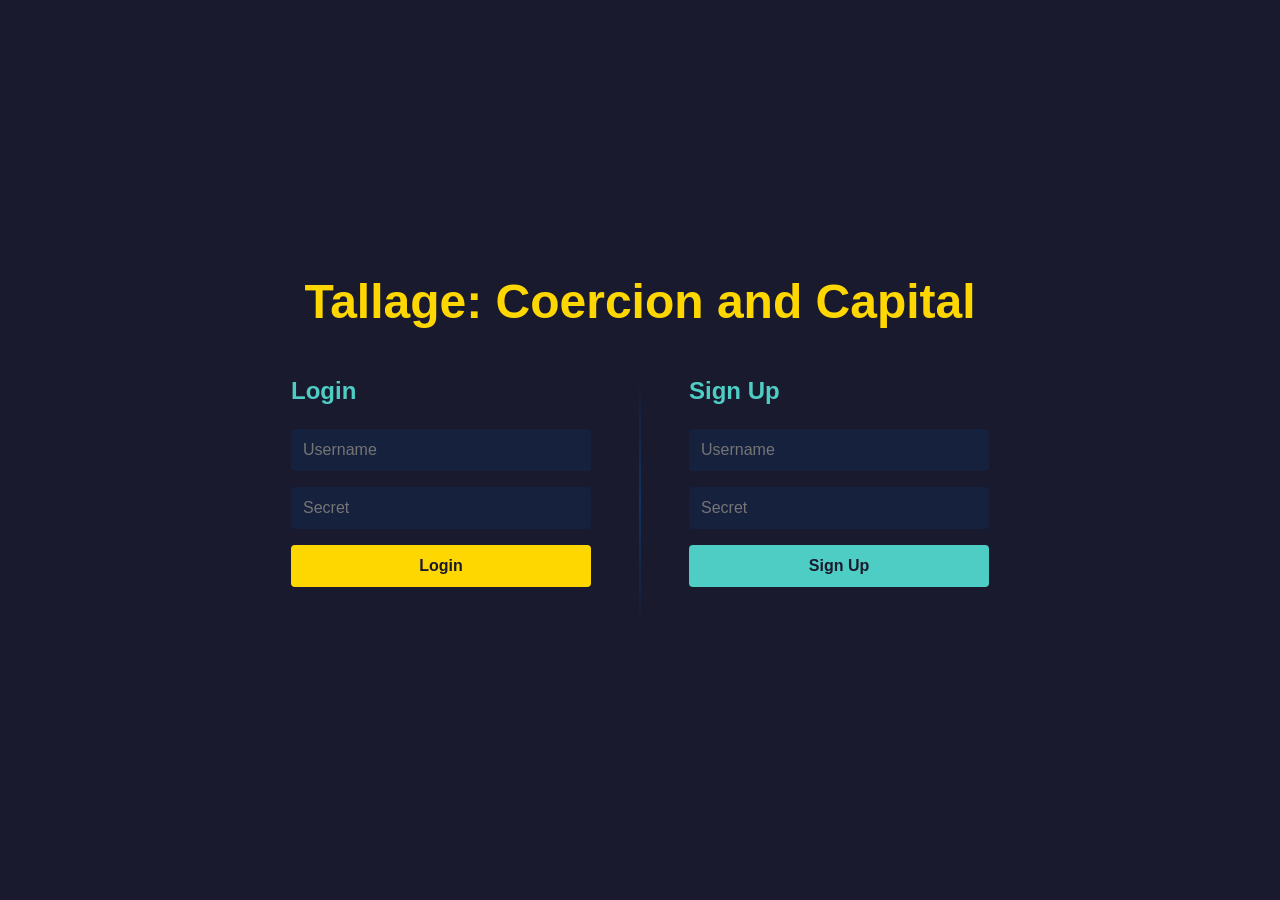
==== static/index.html @ 7641990f "Let players mark themselves done with a phase Players get an "I'm done with this phase" button they " ====
<!DOCTYPE html>
<html lang="en">
<head>
    <meta charset="UTF-8">
    <meta name="viewport" content="width=device-width, initial-scale=1.0">
    <title>Tallage: Coercion and Capital</title>
    <link rel="stylesheet" href="style.css">
</head>
<body>
    <div id="app">
        <div id="login-screen" class="screen">
            <h1>Tallage: Coercion and Capital</h1>

            <div class="auth-container">
                <div class="auth-pane">
                    <h2>Login</h2>
                    <div class="form">
                        <input type="text" id="login-username" placeholder="Username">
                        <input type="password" id="login-secret" placeholder="Secret">
                        <button id="login-btn">Login</button>
                    </div>
                    <p id="login-error" class="error"></p>
                </div>

                <div class="auth-divider"></div>

                <div class="auth-pane">
                    <h2>Sign Up</h2>
                    <div class="form">
                        <input type="text" id="signup-username" placeholder="Username">
                        <input type="password" id="signup-secret" placeholder="Secret">
                        <button id="signup-btn">Sign Up</button>
                    </div>
                    <p id="signup-error" class="error"></p>
                </div>
            </div>
        </div>

        <div id="game-screen" class="screen hidden">
            <header>
                <h1>Tallage: Coercion and Capital</h1>
                <div id="header-info">
                    <span id="user-info"></span>
                    <span id="phase-info"></span>
                    <span id="settings-info"></span>
                    <button id="logout-btn">Logout</button>
                </div>
            </header>

            <div id="game-content">
                <div id="state-panel">
                    <h2>Kingdoms</h2>
                    <div id="countries-display"></div>
                    <h2>Merchants</h2>
                    <div id="merchants-display"></div>
                </div>

                <div id="actions-panel">
                    <h2 id="actions-title">Actions</h2>
                    <div id="actions-list"></div>
                    <h2>Queued Actions</h2>
                    <div id="queued-actions-list"></div>
                    <div id="ready-container" class="hidden">
                        <button id="ready-btn">I'm done with this phase</button>
                        <p id="ready-note">Let the admin know you have finished your moves.</p>
                    </div>
                    <div id="rejected-actions-container" style="display: none;">
                        <h2 style="color: #ff6666;">Rejected Actions</h2>
                        <div id="rejected-actions-list"></div>
                    </div>
                </div>

                <div id="history-panel">
                    <h2>Game History</h2>
                    <div id="game-name-display"></div>
                    <div id="history-display"></div>
                </div>

                <div id="admin-panel" class="hidden">
                    <h2>Admin Controls</h2>

                    <div class="admin-section">
                        <h3>Connected Players</h3>
                        <div id="ready-count" class="admin-note"></div>
                        <div id="connected-players-list"></div>
                    </div>

                    <div class="admin-section">
                        <h3>Phase Control</h3>
                        <button id="advance-btn" class="admin-btn primary">Advance Phase</button>
                    </div>

                    <div class="admin-section">
                        <h3>Game Settings</h3>
                        <label for="investment-return" class="settings-label">Investment return (% of the gold invested)</label>
                        <input type="number" id="investment-return" min="0" max="500" step="10" value="200">
                        <label class="settings-toggle">
                            <input type="checkbox" id="open-game">
                            Open game: every player sees every move
                        </label>
                        <button id="save-settings-btn" class="admin-btn">Save Settings</button>
                        <p id="settings-note" class="admin-note"></p>
                    </div>

                    <div class="admin-section">
                        <h3>Add Country</h3>
                        <input type="text" id="new-country-id" placeholder="Country Name">
                        <select id="new-monarch-id">
                            <option value="">Select Monarch...</option>
                        </select>
                        <button id="add-country-btn" class="admin-btn">Add Country</button>
                    </div>

                    <div class="admin-section">
                        <h3>Add Merchant</h3>
                        <select id="new-merchant-id">
                            <option value="">Select Merchant...</option>
                        </select>
                        <select id="merchant-country-select"></select>
                        <button id="add-merchant-btn" class="admin-btn">Add Merchant</button>
                    </div>

                    <div class="admin-section">
                        <h3>Change Player Role</h3>
                        <select id="assign-player-id">
                            <option value="">Select Player...</option>
                        </select>
                        <select id="assign-role">
                            <option value="merchant">Merchant</option>
                            <option value="monarch">Monarch</option>
                            <option value="none">Remove from game</option>
                        </select>
                        <select id="assign-country-select"></select>
                        <button id="assign-role-btn" class="admin-btn">Change Role</button>
                        <p id="assign-role-note" class="admin-note"></p>
                    </div>

                    <div class="admin-section">
                        <h3>Merchant Votes</h3>
                        <div id="vote-report"><div class="no-players">No votes yet</div></div>
                    </div>

                    <div class="admin-section">
                        <h3>War Report</h3>
                        <div id="war-report"><div class="no-players">No war fought yet</div></div>
                    </div>
                </div>
            </div>
        </div>
    </div>

    <script src="app.js"></script>
</body>
</html>
---- static/style.css ----
* {
    margin: 0;
    padding: 0;
    box-sizing: border-box;
}

body {
    font-family: -apple-system, BlinkMacSystemFont, 'Segoe UI', Roboto, sans-serif;
    background: #1a1a2e;
    color: #eee;
    min-height: 100vh;
}

#app {
    min-height: 100vh;
}

.screen {
    min-height: 100vh;
}

.hidden {
    display: none !important;
}

#login-screen {
    display: flex;
    flex-direction: column;
    align-items: center;
    justify-content: center;
    gap: 2rem;
}

#login-screen h1 {
    font-size: 3rem;
    color: #ffd700;
    margin-bottom: 1rem;
}

.auth-container {
    display: flex;
    gap: 3rem;
    align-items: flex-start;
}

.auth-pane {
    display: flex;
    flex-direction: column;
    gap: 1rem;
}

.auth-pane h2 {
    color: #4ecdc4;
    font-size: 1.5rem;
    margin-bottom: 0.5rem;
}

.auth-divider {
    width: 2px;
    min-height: 250px;
    background: linear-gradient(to bottom, transparent, #0f3460, transparent);
}

.form {
    display: flex;
    flex-direction: column;
    gap: 1rem;
    width: 300px;
}

.form input {
    padding: 0.75rem;
    font-size: 1rem;
    border: none;
    border-radius: 4px;
    background: #16213e;
    color: #eee;
}

.form button {
    padding: 0.75rem;
    font-size: 1rem;
    border: none;
    border-radius: 4px;
    cursor: pointer;
    transition: background 0.2s;
}

#login-btn {
    background: #ffd700;
    color: #1a1a2e;
    font-weight: bold;
}

#login-btn:hover {
    background: #ffed4a;
}

#signup-btn {
    background: #4ecdc4;
    color: #1a1a2e;
    font-weight: bold;
}

#signup-btn:hover {
    background: #6ee7d7;
}

.error {
    color: #ff6b6b;
}

#game-screen {
    display: flex;
    flex-direction: column;
    height: 100vh;
}

header {
    display: flex;
    justify-content: space-between;
    align-items: center;
    padding: 1rem 2rem;
    background: #16213e;
    border-bottom: 2px solid #ffd700;
}

header h1 {
    color: #ffd700;
}

#header-info {
    display: flex;
    gap: 2rem;
    align-items: center;
}

#user-info {
    color: #aaa;
}

#phase-info {
    color: #4ecdc4;
    font-weight: bold;
    font-size: 1.1rem;
}

#game-content {
    display: grid;
    grid-template-columns: 1fr 1fr 1fr 1fr;
    gap: 1rem;
    padding: 1rem;
    flex: 1;
    overflow: hidden;
}

#state-panel,
#actions-panel,
#admin-panel,
#console-panel,
#history-panel {
    background: #16213e;
    border-radius: 8px;
    padding: 1rem;
    display: flex;
    flex-direction: column;
    overflow: hidden;
}

#state-panel h2,
#actions-panel h2,
#admin-panel h2,
#console-panel h2,
#history-panel h2 {
    color: #ffd700;
    margin-bottom: 1rem;
    font-size: 1.2rem;
}

#state-panel h2 {
    margin-top: 1rem;
}

#state-panel h2:first-child {
    margin-top: 0;
}

#countries-display,
#merchants-display {
    display: flex;
    flex-direction: column;
    gap: 0.75rem;
    overflow-y: auto;
    margin-bottom: 1rem;
}

.country-card,
.merchant-card {
    background: #0f3460;
    border-radius: 6px;
    padding: 0.75rem;
}

.country-card.defeated {
    opacity: 0.5;
    border: 1px solid #ff6b6b;
}

.life-badge {
    display: inline-block;
    font-size: 0.7rem;
    padding: 0.1rem 0.5rem;
    margin-bottom: 0.4rem;
    border-radius: 10px;
    background: #1f4d3a;
    color: #7ee2b8;
    cursor: help;
}

.life-badge.used {
    background: #4d1f1f;
    color: #ff9b9b;
}

.stat-footnote {
    font-size: 0.7rem;
    color: #888;
    margin-top: 0.4rem;
}

.admin-note {
    font-size: 0.8rem;
    color: #7ee2b8;
    margin-top: 0.5rem;
}

.admin-note.error {
    color: #ff6b6b;
}

.war-report-title {
    font-weight: bold;
    color: #ffd700;
    margin-bottom: 0.5rem;
}

.war-battle {
    background: #0f3460;
    border-radius: 4px;
    padding: 0.5rem;
    margin-bottom: 0.4rem;
    font-size: 0.85rem;
}

.war-outcome {
    color: #4ecdc4;
    margin-top: 0.2rem;
}

.war-events {
    font-size: 0.8rem;
    color: #aaa;
    padding-left: 1.2rem;
    margin-top: 0.5rem;
}

.country-header,
.merchant-header {
    display: flex;
    justify-content: space-between;
    align-items: center;
    margin-bottom: 0.5rem;
}

.country-name,
.merchant-name {
    font-weight: bold;
    color: #ffd700;
}

.country-status {
    font-size: 0.85rem;
    color: #aaa;
}

.merchant-location {
    font-size: 0.85rem;
    color: #4ecdc4;
}

.health-bar {
    position: relative;
    height: 20px;
    background: #1a1a2e;
    border-radius: 4px;
    overflow: hidden;
    margin-bottom: 0.5rem;
}

.health-fill {
    height: 100%;
    background: linear-gradient(90deg, #ff6b6b, #4ecdc4);
    transition: width 0.3s;
}

.health-text {
    position: absolute;
    top: 50%;
    left: 50%;
    transform: translate(-50%, -50%);
    font-size: 0.75rem;
    font-weight: bold;
    text-shadow: 1px 1px 2px rgba(0,0,0,0.8);
}

.country-stats,
.merchant-stats {
    display: flex;
    gap: 1rem;
}

.stat {
    display: flex;
    flex-direction: column;
    align-items: center;
}

.stat-label {
    font-size: 0.7rem;
    color: #888;
    text-transform: uppercase;
}

.stat-value {
    font-size: 1.1rem;
    font-weight: bold;
    color: #ffd700;
}

#actions-list {
    flex: 1;
    overflow: auto;
    display: flex;
    flex-direction: column;
    gap: 0.5rem;
}

#actions-list button {
    padding: 0.5rem 1rem;
    background: #0f3460;
    color: #eee;
    border: none;
    border-radius: 4px;
    cursor: pointer;
    text-align: left;
}

#actions-list button:hover {
    background: #1a4a7a;
}

#admin-panel {
    overflow-y: auto;
}

.admin-section {
    margin-bottom: 1.5rem;
    padding-bottom: 1rem;
    border-bottom: 1px solid #0f3460;
}

.admin-section:last-child {
    border-bottom: none;
}

.admin-section h3 {
    color: #4ecdc4;
    font-size: 0.9rem;
    margin-bottom: 0.75rem;
}

.admin-section input,
.admin-section select {
    width: 100%;
    padding: 0.5rem;
    margin-bottom: 0.5rem;
    font-size: 0.9rem;
    border: none;
    border-radius: 4px;
    background: #0f0f1a;
    color: #eee;
}

.admin-section select {
    cursor: pointer;
}

.admin-btn {
    width: 100%;
    padding: 0.5rem 1rem;
    font-size: 0.9rem;
    border: none;
    border-radius: 4px;
    cursor: pointer;
    transition: background 0.2s;
    background: #0f3460;
    color: #eee;
}

.admin-btn:hover {
    background: #1a4a7a;
}

.admin-btn.primary {
    background: #ffd700;
    color: #1a1a2e;
    font-weight: bold;
}

.admin-btn.primary:hover:not(:disabled) {
    background: #ffed4a;
}

.admin-btn.primary:disabled {
    background: #666;
    color: #999;
    cursor: not-allowed;
}

.admin-btn.danger {
    background: #cc3333;
}

.admin-btn.danger:hover {
    background: #ff4444;
}

#console-output {
    flex: 1;
    overflow: auto;
    background: #0f0f1a;
    padding: 1rem;
    border-radius: 4px;
    font-family: monospace;
    font-size: 0.75rem;
    margin-bottom: 1rem;
}

.console-input {
    display: flex;
    gap: 0.5rem;
}

.console-input input {
    flex: 1;
    padding: 0.5rem;
    font-size: 0.9rem;
    border: none;
    border-radius: 4px;
    background: #0f0f1a;
    color: #eee;
    font-family: monospace;
}

.console-input button {
    padding: 0.5rem 1rem;
    background: #ffd700;
    color: #1a1a2e;
    border: none;
    border-radius: 4px;
    cursor: pointer;
}

.console-input button:hover {
    background: #ffed4a;
}

.log-entry {
    margin-bottom: 0.5rem;
    padding-bottom: 0.5rem;
    border-bottom: 1px solid #333;
    white-space: pre-wrap;
    word-break: break-all;
}

.log-entry.sent {
    color: #4ecdc4;
}

.log-entry.received {
    color: #95e1d3;
}

.log-entry.error {
    color: #ff6b6b;
}

#logout-btn {
    padding: 0.4rem 1rem;
    background: #cc3333;
    color: #eee;
    border: none;
    border-radius: 4px;
    cursor: pointer;
    font-size: 0.85rem;
    transition: background 0.2s;
}

#logout-btn:hover {
    background: #ff4444;
}

#connected-players-list {
    display: flex;
    flex-wrap: wrap;
    gap: 0.4rem;
}

.player-tag {
    display: inline-block;
    padding: 0.25rem 0.6rem;
    background: #0f3460;
    color: #4ecdc4;
    border-radius: 12px;
    font-size: 0.8rem;
    font-weight: bold;
}

.no-players {
    color: #666;
    font-size: 0.85rem;
}

.action-with-amount {
    display: flex;
    align-items: center;
    gap: 0.4rem;
    background: #0f3460;
    border-radius: 4px;
    padding: 0.4rem 0.6rem;
}

.action-label {
    flex: 1;
    font-size: 0.9rem;
    color: #eee;
}

.amount-input {
    width: 60px;
    padding: 0.3rem 0.4rem;
    background: #0f0f1a;
    color: #ffd700;
    border: 1px solid #333;
    border-radius: 4px;
    font-size: 0.85rem;
    text-align: center;
}

.amount-input::-webkit-inner-spin-button {
    opacity: 1;
}

.action-with-amount button {
    padding: 0.3rem 0.6rem;
    background: #ffd700;
    color: #1a1a2e;
    border: none;
    border-radius: 4px;
    cursor: pointer;
    font-size: 0.8rem;
    font-weight: bold;
}

.action-with-amount button:hover {
    background: #ffed4a;
}

#game-name-display {
    font-size: 0.85rem;
    color: #888;
    margin-bottom: 1rem;
    padding: 0.5rem;
    background: #0f3460;
    border-radius: 4px;
    text-align: center;
}

#history-display {
    flex: 1;
    overflow-y: auto;
}

.history-phase-group {
    margin-bottom: 1.5rem;
}

.history-phase-header {
    font-weight: bold;
    color: #4ecdc4;
    font-size: 1rem;
    margin-bottom: 0.5rem;
    padding: 0.5rem;
    background: #0f3460;
    border-radius: 4px;
    border-left: 4px solid #4ecdc4;
}

.history-action-entry {
    padding: 0.5rem;
    margin-bottom: 0.3rem;
    background: #0f0f1a;
    border-radius: 4px;
    font-size: 0.85rem;
}

.history-player {
    color: #ffd700;
    font-weight: bold;
}

.history-action {
    color: #eee;
}

.history-time {
    color: #666;
    font-size: 0.75rem;
    margin-left: 0.5rem;
}

.history-results-label {
    color: #aaa;
    font-size: 0.75rem;
    text-transform: uppercase;
    letter-spacing: 0.05em;
    margin: 0.6rem 0 0.3rem;
}

.history-result {
    padding: 0.4rem 0.5rem;
    margin-bottom: 0.3rem;
    background: #0f0f1a;
    border-radius: 4px;
    border-left: 3px solid #666;
    font-size: 0.85rem;
    color: #eee;
}

.history-result.result-success {
    border-left-color: #4ecdc4;
}

.history-result.result-fail {
    border-left-color: #ff6b6b;
}

.history-result.result-vote {
    border-left-color: #ffd700;
}

.history-result.result-exile {
    border-left-color: #c77dff;
}

.history-snapshot {
    margin-top: 1rem;
    padding: 0.75rem;
    background: #0f3460;
    border-radius: 4px;
    border-left: 4px solid #ffd700;
}

.history-snapshot-title {
    font-weight: bold;
    color: #ffd700;
    margin-bottom: 0.5rem;
}

.history-snapshot-data {
    font-size: 0.75rem;
    color: #aaa;
    line-height: 1.4;
}

#settings-info {
    color: #aaa;
    font-size: 0.85rem;
}

.settings-label {
    display: block;
    font-size: 0.8rem;
    color: #aaa;
    margin-bottom: 0.25rem;
}

.settings-toggle {
    display: flex;
    align-items: center;
    gap: 0.5rem;
    font-size: 0.85rem;
    margin-bottom: 0.5rem;
    cursor: pointer;
}

.admin-section .settings-toggle input {
    width: auto;
    margin: 0;
}

.player-tag.ready {
    background: #1e5631;
    color: #7dff9b;
}

#ready-count.all-ready {
    color: #7dff9b;
    font-weight: bold;
}

#ready-container {
    margin-top: 1rem;
}

#ready-btn {
    width: 100%;
    padding: 0.6rem 1rem;
    background: #0f3460;
    color: #eee;
    border: 1px solid #4ecdc4;
    border-radius: 4px;
    cursor: pointer;
    font-weight: bold;
}

#ready-btn:hover {
    background: #1a4a7a;
}

#ready-btn.ready {
    background: #1e5631;
    border-color: #7dff9b;
    color: #7dff9b;
}

#ready-note {
    margin-top: 0.4rem;
    color: #888;
    font-size: 0.8rem;
}

#ready-count {
    margin: 0 0 0.4rem;
    color: #ccc;
}
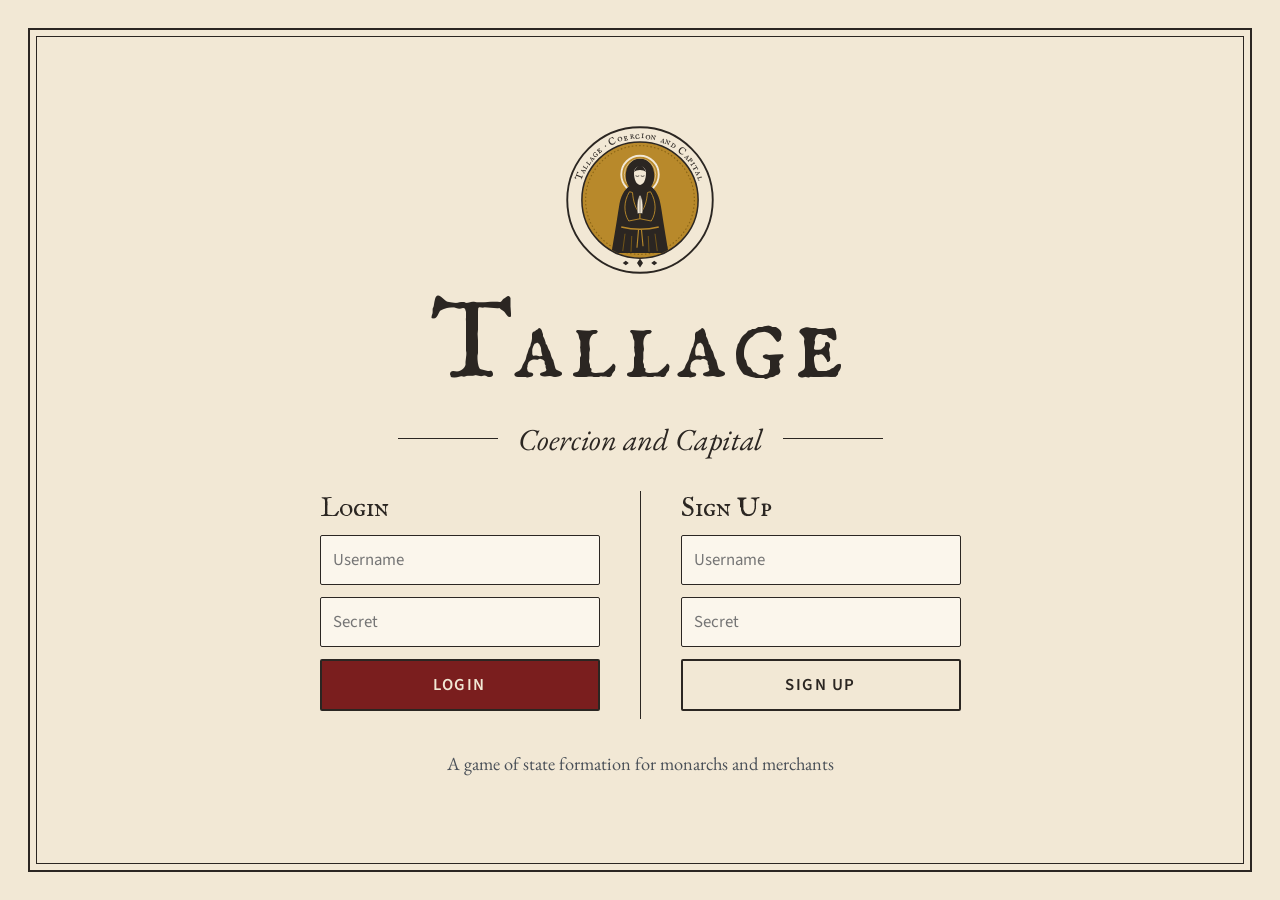
==== commit 84d7bf76: "Restyle the game with the Tallage style kit Switch the whole interface to the kit's parchment-and-in" ====
--- a/static/index.html
+++ b/static/index.html
@@ -9,141 +9,195 @@
 <body>
     <div id="app">
         <div id="login-screen" class="screen">
-            <h1>Tallage: Coercion and Capital</h1>
-
-            <div class="auth-container">
-                <div class="auth-pane">
-                    <h2>Login</h2>
-                    <div class="form">
-                        <input type="text" id="login-username" placeholder="Username">
-                        <input type="password" id="login-secret" placeholder="Secret">
-                        <button id="login-btn">Login</button>
-                    </div>
-                    <p id="login-error" class="error"></p>
-                </div>
-
-                <div class="auth-divider"></div>
-
-                <div class="auth-pane">
-                    <h2>Sign Up</h2>
-                    <div class="form">
-                        <input type="text" id="signup-username" placeholder="Username">
-                        <input type="password" id="signup-secret" placeholder="Secret">
-                        <button id="signup-btn">Sign Up</button>
-                    </div>
-                    <p id="signup-error" class="error"></p>
+            <div class="title-frame">
+                <div class="title-frame-inner">
+                    <svg class="seal" width="150" height="150" viewBox="0 0 400 400" role="img" aria-label="Seal: a hooded monk in prayer">
+                        <defs><clipPath id="cm"><circle cx="200" cy="200" r="153"></circle></clipPath>
+                        <path id="rm" d="M36 200 a164 164 0 0 1 328 0"></path></defs>
+                        <circle cx="200" cy="200" r="194" fill="#F2E8D5" stroke="#2B2622" stroke-width="5"></circle>
+                        <circle cx="200" cy="200" r="155" fill="#B8892B" stroke="#2B2622" stroke-width="4"></circle>
+                        <circle cx="200" cy="200" r="145" fill="none" stroke="#8A6414" stroke-width="3" stroke-dasharray="4 6"></circle>
+                        <text font-family="'IM Fell English SC', Georgia, serif" font-size="27" fill="#2B2622" letter-spacing="2" text-anchor="middle"><textPath href="#rm" startOffset="50%">Tallage · Coercion and Capital</textPath></text>
+                        <path d="M200 356 L208 368 L200 380 L192 368 Z M162 362 L170 368 L162 374 L154 368 Z M238 362 L246 368 L238 374 L230 368 Z" fill="#2B2622"></path>
+                        <g clip-path="url(#cm)"><g>
+                        <circle cx="200" cy="132" r="50" fill="none" stroke="#F2E8D5" stroke-width="5"></circle>
+                        <circle cx="200" cy="132" r="42" fill="none" stroke="#F2E8D5" stroke-width="1.5"></circle>
+                        <path d="M176 160 C156 172 148 192 144 218 C138 256 132 294 124 340 L276 340 C268 294 262 256 256 218 C252 192 244 172 224 160 Z" fill="#2B2622"></path>
+                        <path d="M200 90 C176 90 162 110 162 136 C162 152 168 164 178 172 L222 172 C232 164 238 152 238 136 C238 110 224 90 200 90 Z" fill="#2B2622"></path>
+                        <path d="M184 128 C184 116 192 110 200 110 C208 110 216 116 216 128 C216 146 210 158 200 160 C190 158 184 146 184 128 Z" fill="#F2E8D5"></path>
+                        <path d="M184 126 C190 118 210 118 216 126 C212 114 206 108 200 108 C194 108 188 114 184 126 Z" fill="#2B2622"></path>
+                        <path d="M189 136 q4 3 8 0 M203 136 q4 3 8 0" fill="none" stroke="#2B2622" stroke-width="2" stroke-linecap="round"></path>
+                        <path d="M150 272 Q200 284 250 272" fill="none" stroke="#B8892B" stroke-width="4"></path>
+                        <path d="M196 280 L192 326 M204 280 L208 322" fill="none" stroke="#B8892B" stroke-width="3" stroke-linecap="round"></path>
+                        <path d="M160 290 L154 336 M240 290 L246 336 M178 296 L176 338 M222 296 L224 338" fill="none" stroke="#8A6414" stroke-width="2"></path>
+                        <path d="M172 178 C156 204 156 234 170 256 L200 250 L200 236 C188 224 182 204 180 180 Z" fill="#2B2622" stroke="#B8892B" stroke-width="2.5" stroke-linejoin="round"></path>
+                        <path d="M228 178 C244 204 244 234 230 256 L200 250 L200 236 C212 224 218 204 220 180 Z" fill="#2B2622" stroke="#B8892B" stroke-width="2.5" stroke-linejoin="round"></path>
+                        <path d="M200 186 C207 196 209 212 207 236 L193 236 C191 212 193 196 200 186 Z" fill="#F2E8D5" stroke="#2B2622" stroke-width="1.5"></path>
+                        <path d="M200 192 L200 234" stroke="#2B2622" stroke-width="1.2"></path>
+                        <path d="M110 340 L290 340" stroke="#2B2622" stroke-width="3"></path>
+                        </g></g>
+                    </svg>
+                    <h1>Tallage</h1>
+                    <div class="subtitle">
+                        <span class="rule"></span>
+                        <p>Coercion and Capital</p>
+                        <span class="rule"></span>
+                    </div>
+
+                    <div class="auth-container">
+                        <div class="auth-pane">
+                            <h2>Login</h2>
+                            <div class="form">
+                                <input type="text" id="login-username" placeholder="Username">
+                                <input type="password" id="login-secret" placeholder="Secret">
+                                <button id="login-btn" class="btn btn-primary">Login</button>
+                            </div>
+                            <p id="login-error" class="error"></p>
+                        </div>
+
+                        <div class="auth-divider"></div>
+
+                        <div class="auth-pane">
+                            <h2>Sign Up</h2>
+                            <div class="form">
+                                <input type="text" id="signup-username" placeholder="Username">
+                                <input type="password" id="signup-secret" placeholder="Secret">
+                                <button id="signup-btn" class="btn">Sign Up</button>
+                            </div>
+                            <p id="signup-error" class="error"></p>
+                        </div>
+                    </div>
+
+                    <p class="tagline">A game of state formation for monarchs and merchants</p>
                 </div>
             </div>
         </div>
 
         <div id="game-screen" class="screen hidden">
             <header>
-                <h1>Tallage: Coercion and Capital</h1>
+                <div class="header-title">Tallage</div>
+                <div id="phase-display">
+                    <span id="phase-info"></span>
+                    <ol id="phase-track">
+                        <li data-phase="taxation">Taxation</li>
+                        <li data-phase="spending">Spending</li>
+                        <li data-phase="war">War</li>
+                        <li data-phase="assessment">Assessment</li>
+                    </ol>
+                </div>
                 <div id="header-info">
+                    <span id="settings-info"></span>
                     <span id="user-info"></span>
-                    <span id="phase-info"></span>
-                    <span id="settings-info"></span>
                     <button id="logout-btn">Logout</button>
                 </div>
             </header>
 
+            <div id="admin-bar" class="hidden">
+                <div class="admin-bar-players">
+                    <div class="admin-bar-label">
+                        Players
+                        <span id="ready-count"></span>
+                    </div>
+                    <div id="connected-players-list"></div>
+                </div>
+                <button id="advance-btn" class="btn btn-primary">Advance Phase</button>
+            </div>
+
             <div id="game-content">
-                <div id="state-panel">
-                    <h2>Kingdoms</h2>
+                <div id="state-panel" class="panel">
+                    <h2>The Realms</h2>
                     <div id="countries-display"></div>
                     <h2>Merchants</h2>
                     <div id="merchants-display"></div>
                 </div>
 
-                <div id="actions-panel">
-                    <h2 id="actions-title">Actions</h2>
+                <div id="actions-panel" class="panel">
+                    <div id="my-panel" class="hidden"></div>
+                    <h2 id="actions-title">Your Moves</h2>
                     <div id="actions-list"></div>
-                    <h2>Queued Actions</h2>
+                    <div id="rejected-actions-container" style="display: none;">
+                        <h3>Rejected</h3>
+                        <div id="rejected-actions-list"></div>
+                    </div>
+                    <h3 id="queued-title">Queued Moves</h3>
                     <div id="queued-actions-list"></div>
                     <div id="ready-container" class="hidden">
-                        <button id="ready-btn">I'm done with this phase</button>
+                        <button id="ready-btn" class="btn">I'm done with this phase</button>
                         <p id="ready-note">Let the admin know you have finished your moves.</p>
                     </div>
-                    <div id="rejected-actions-container" style="display: none;">
-                        <h2 style="color: #ff6666;">Rejected Actions</h2>
-                        <div id="rejected-actions-list"></div>
-                    </div>
-                </div>
-
-                <div id="history-panel">
-                    <h2>Game History</h2>
+                </div>
+
+                <div id="history-panel" class="panel">
+                    <h2>Chronicle</h2>
                     <div id="game-name-display"></div>
                     <div id="history-display"></div>
                 </div>
 
-                <div id="admin-panel" class="hidden">
-                    <h2>Admin Controls</h2>
-
-                    <div class="admin-section">
-                        <h3>Connected Players</h3>
-                        <div id="ready-count" class="admin-note"></div>
-                        <div id="connected-players-list"></div>
-                    </div>
-
-                    <div class="admin-section">
-                        <h3>Phase Control</h3>
-                        <button id="advance-btn" class="admin-btn primary">Advance Phase</button>
-                    </div>
-
-                    <div class="admin-section">
-                        <h3>Game Settings</h3>
-                        <label for="investment-return" class="settings-label">Investment return (% of the gold invested)</label>
-                        <input type="number" id="investment-return" min="0" max="500" step="10" value="200">
-                        <label class="settings-toggle">
-                            <input type="checkbox" id="open-game">
-                            Open game: every player sees every move
-                        </label>
-                        <button id="save-settings-btn" class="admin-btn">Save Settings</button>
-                        <p id="settings-note" class="admin-note"></p>
-                    </div>
-
-                    <div class="admin-section">
-                        <h3>Add Country</h3>
-                        <input type="text" id="new-country-id" placeholder="Country Name">
-                        <select id="new-monarch-id">
-                            <option value="">Select Monarch...</option>
-                        </select>
-                        <button id="add-country-btn" class="admin-btn">Add Country</button>
-                    </div>
-
-                    <div class="admin-section">
-                        <h3>Add Merchant</h3>
-                        <select id="new-merchant-id">
-                            <option value="">Select Merchant...</option>
-                        </select>
-                        <select id="merchant-country-select"></select>
-                        <button id="add-merchant-btn" class="admin-btn">Add Merchant</button>
-                    </div>
-
-                    <div class="admin-section">
-                        <h3>Change Player Role</h3>
-                        <select id="assign-player-id">
-                            <option value="">Select Player...</option>
-                        </select>
-                        <select id="assign-role">
-                            <option value="merchant">Merchant</option>
-                            <option value="monarch">Monarch</option>
-                            <option value="none">Remove from game</option>
-                        </select>
-                        <select id="assign-country-select"></select>
-                        <button id="assign-role-btn" class="admin-btn">Change Role</button>
-                        <p id="assign-role-note" class="admin-note"></p>
-                    </div>
-
-                    <div class="admin-section">
-                        <h3>Merchant Votes</h3>
-                        <div id="vote-report"><div class="no-players">No votes yet</div></div>
-                    </div>
-
-                    <div class="admin-section">
-                        <h3>War Report</h3>
-                        <div id="war-report"><div class="no-players">No war fought yet</div></div>
-                    </div>
+                <div id="admin-panel" class="panel hidden">
+                    <h2>Admin</h2>
+
+                    <details class="admin-group" open>
+                        <summary>Reports</summary>
+
+                        <div class="admin-section">
+                            <h3>Merchant Votes</h3>
+                            <div id="vote-report"><div class="no-players">No votes yet</div></div>
+                        </div>
+
+                        <div class="admin-section">
+                            <h3>War Report</h3>
+                            <div id="war-report"><div class="no-players">No war fought yet</div></div>
+                        </div>
+                    </details>
+
+                    <details class="admin-group">
+                        <summary>Game Setup</summary>
+
+                        <div class="admin-section">
+                            <h3>Game Settings</h3>
+                            <label for="investment-return" class="settings-label">Investment return (% of the gold invested)</label>
+                            <input type="number" id="investment-return" min="0" max="500" step="10" value="200">
+                            <label class="settings-toggle">
+                                <input type="checkbox" id="open-game">
+                                Open game: every player sees every move
+                            </label>
+                            <button id="save-settings-btn" class="admin-btn">Save Settings</button>
+                            <p id="settings-note" class="admin-note"></p>
+                        </div>
+
+                        <div class="admin-section">
+                            <h3>Add Country</h3>
+                            <input type="text" id="new-country-id" placeholder="Country Name">
+                            <select id="new-monarch-id">
+                                <option value="">Select Monarch...</option>
+                            </select>
+                            <button id="add-country-btn" class="admin-btn">Add Country</button>
+                        </div>
+
+                        <div class="admin-section">
+                            <h3>Add Merchant</h3>
+                            <select id="new-merchant-id">
+                                <option value="">Select Merchant...</option>
+                            </select>
+                            <select id="merchant-country-select"></select>
+                            <button id="add-merchant-btn" class="admin-btn">Add Merchant</button>
+                        </div>
+
+                        <div class="admin-section">
+                            <h3>Change Player Role</h3>
+                            <select id="assign-player-id">
+                                <option value="">Select Player...</option>
+                            </select>
+                            <select id="assign-role">
+                                <option value="merchant">Merchant</option>
+                                <option value="monarch">Monarch</option>
+                                <option value="none">Remove from game</option>
+                            </select>
+                            <select id="assign-country-select"></select>
+                            <button id="assign-role-btn" class="admin-btn">Change Role</button>
+                            <p id="assign-role-note" class="admin-note"></p>
+                        </div>
+                    </details>
                 </div>
             </div>
         </div>
--- a/static/style.css
+++ b/static/style.css
@@ -1,3 +1,59 @@
+/* Tallage visual style: parchment, ink and three faction colours.
+   Fonts are stored in static/fonts so the game works without internet. */
+
+@font-face {
+    font-family: 'IM Fell English SC';
+    font-style: normal;
+    font-weight: 400;
+    font-display: swap;
+    src: url(fonts/im-fell-english-sc.woff2) format('woff2');
+}
+
+@font-face {
+    font-family: 'EB Garamond';
+    font-style: normal;
+    font-weight: 400 600;
+    font-display: swap;
+    src: url(fonts/eb-garamond.woff2) format('woff2');
+}
+
+@font-face {
+    font-family: 'EB Garamond';
+    font-style: italic;
+    font-weight: 400;
+    font-display: swap;
+    src: url(fonts/eb-garamond-italic.woff2) format('woff2');
+}
+
+@font-face {
+    font-family: 'Source Sans 3';
+    font-style: normal;
+    font-weight: 400 700;
+    font-display: swap;
+    src: url(fonts/source-sans-3.woff2) format('woff2');
+}
+
+:root {
+    --parchment: #F2E8D5;
+    --card: #FBF6EC;
+    --ink: #2B2622;
+    --iron: #4A5058;
+    --rule: #C9BBA0;
+    --purple: #5B2C6F;
+    --oxblood: #7A1E1E;
+    --oxblood-dark: #5A1414;
+    --brass: #B8892B;
+    --brass-dark: #8A6414;
+    --brass-light: #D9B45A;
+    /* Not in the style kit: a muted green for "done" and success */
+    --green: #2F6B3A;
+    --green-tint: #E3EDDC;
+
+    --font-title: 'IM Fell English SC', Georgia, serif;
+    --font-text: 'EB Garamond', Georgia, serif;
+    --font-ui: 'Source Sans 3', system-ui, sans-serif;
+}
+
 * {
     margin: 0;
     padding: 0;
@@ -5,16 +61,14 @@
 }
 
 body {
-    font-family: -apple-system, BlinkMacSystemFont, 'Segoe UI', Roboto, sans-serif;
-    background: #1a1a2e;
-    color: #eee;
+    font-family: var(--font-ui);
+    font-size: 16px;
+    background: var(--parchment);
+    color: var(--ink);
     min-height: 100vh;
 }
 
-#app {
-    min-height: 100vh;
-}
-
+#app,
 .screen {
     min-height: 100vh;
 }
@@ -23,92 +77,176 @@
     display: none !important;
 }
 
+.num {
+    font-variant-numeric: tabular-nums;
+}
+
+/* ---------- Buttons and fields ---------- */
+
+.btn {
+    min-height: 52px;
+    padding: 0 1.5rem;
+    background: transparent;
+    color: var(--ink);
+    border: 2px solid var(--ink);
+    border-radius: 2px;
+    font-family: var(--font-ui);
+    font-size: 1.05rem;
+    font-weight: 600;
+    letter-spacing: 1.5px;
+    text-transform: uppercase;
+    cursor: pointer;
+    transition: background 0.15s, color 0.15s;
+}
+
+.btn:hover {
+    background: var(--ink);
+    color: var(--parchment);
+}
+
+.btn-primary {
+    background: var(--oxblood);
+    color: var(--parchment);
+}
+
+.btn-primary:hover:not(:disabled) {
+    background: var(--oxblood-dark);
+}
+
+.btn:disabled {
+    background: var(--rule);
+    border-color: var(--iron);
+    color: var(--iron);
+    cursor: not-allowed;
+}
+
+input[type="text"],
+input[type="password"],
+input[type="number"],
+select {
+    font-family: var(--font-ui);
+    font-size: 1rem;
+    color: var(--ink);
+    background: var(--card);
+    border: 1.5px solid var(--ink);
+    border-radius: 2px;
+}
+
+input:focus,
+select:focus,
+button:focus-visible,
+summary:focus-visible {
+    outline: 3px solid var(--brass);
+    outline-offset: 1px;
+}
+
+.error {
+    color: var(--oxblood);
+    font-weight: 600;
+}
+
+/* ---------- Login screen ---------- */
+
 #login-screen {
+    padding: 28px;
+    display: flex;
+}
+
+.title-frame {
+    flex: 1;
+    border: 2px solid var(--ink);
+    padding: 6px;
+    display: flex;
+}
+
+.title-frame-inner {
+    flex: 1;
+    border: 1px solid var(--ink);
     display: flex;
     flex-direction: column;
     align-items: center;
     justify-content: center;
-    gap: 2rem;
+    gap: 1rem;
+    padding: 2rem 1rem;
+}
+
+.seal {
+    width: 150px;
+    height: 150px;
 }
 
 #login-screen h1 {
-    font-size: 3rem;
-    color: #ffd700;
-    margin-bottom: 1rem;
+    font-family: var(--font-title);
+    font-weight: 400;
+    font-size: clamp(3.5rem, 9vw, 7rem);
+    line-height: 1;
+    letter-spacing: 6px;
+}
+
+.subtitle {
+    display: flex;
+    align-items: center;
+    gap: 1.25rem;
+}
+
+.subtitle p {
+    font-family: var(--font-text);
+    font-style: italic;
+    font-size: 1.9rem;
+}
+
+.subtitle .rule {
+    width: 100px;
+    height: 1px;
+    background: var(--ink);
 }
 
 .auth-container {
     display: flex;
-    gap: 3rem;
+    gap: 2.5rem;
     align-items: flex-start;
-}
-
-.auth-pane {
+    margin-top: 1rem;
+}
+
+.auth-pane h2 {
+    font-family: var(--font-title);
+    font-weight: 400;
+    font-size: 1.7rem;
+    margin-bottom: 0.6rem;
+}
+
+.auth-pane .error {
+    margin-top: 0.5rem;
+    max-width: 280px;
+}
+
+.auth-divider {
+    width: 1px;
+    align-self: stretch;
+    background: var(--ink);
+}
+
+.form {
     display: flex;
     flex-direction: column;
-    gap: 1rem;
-}
-
-.auth-pane h2 {
-    color: #4ecdc4;
-    font-size: 1.5rem;
-    margin-bottom: 0.5rem;
-}
-
-.auth-divider {
-    width: 2px;
-    min-height: 250px;
-    background: linear-gradient(to bottom, transparent, #0f3460, transparent);
-}
-
-.form {
-    display: flex;
-    flex-direction: column;
-    gap: 1rem;
-    width: 300px;
+    gap: 0.75rem;
+    width: 280px;
 }
 
 .form input {
     padding: 0.75rem;
-    font-size: 1rem;
-    border: none;
-    border-radius: 4px;
-    background: #16213e;
-    color: #eee;
-}
-
-.form button {
-    padding: 0.75rem;
-    font-size: 1rem;
-    border: none;
-    border-radius: 4px;
-    cursor: pointer;
-    transition: background 0.2s;
-}
-
-#login-btn {
-    background: #ffd700;
-    color: #1a1a2e;
-    font-weight: bold;
-}
-
-#login-btn:hover {
-    background: #ffed4a;
-}
-
-#signup-btn {
-    background: #4ecdc4;
-    color: #1a1a2e;
-    font-weight: bold;
-}
-
-#signup-btn:hover {
-    background: #6ee7d7;
-}
-
-.error {
-    color: #ff6b6b;
-}
+    font-size: 1.05rem;
+}
+
+.tagline {
+    margin-top: 1rem;
+    font-family: var(--font-text);
+    font-size: 1.15rem;
+    color: var(--iron);
+    text-align: center;
+}
+
+/* ---------- Header ---------- */
 
 #game-screen {
     display: flex;
@@ -118,580 +256,824 @@
 
 header {
     display: flex;
+    align-items: center;
     justify-content: space-between;
-    align-items: center;
-    padding: 1rem 2rem;
-    background: #16213e;
-    border-bottom: 2px solid #ffd700;
-}
-
-header h1 {
-    color: #ffd700;
+    gap: 1.5rem;
+    padding: 0.6rem 1.5rem;
+    background: var(--ink);
+    color: var(--parchment);
+    flex-wrap: wrap;
+}
+
+.header-title {
+    font-family: var(--font-title);
+    font-size: 1.9rem;
+    letter-spacing: 3px;
+}
+
+#phase-display {
+    display: flex;
+    align-items: center;
+    gap: 1.25rem;
+    font-weight: 600;
+    text-transform: uppercase;
+    letter-spacing: 1px;
+}
+
+#phase-info {
+    font-size: 1.05rem;
+}
+
+#phase-track {
+    display: flex;
+    list-style: none;
+    gap: 0.25rem;
+}
+
+#phase-track li {
+    padding: 0.3rem 0.7rem;
+    font-size: 0.9rem;
+    color: #A89F92;
+    border: 1.5px solid transparent;
+}
+
+#phase-track li + li::before {
+    content: '›';
+    margin-right: 0.6rem;
+    margin-left: -0.45rem;
+    color: #6E665C;
+}
+
+#phase-track li.done {
+    color: #D8CDB8;
+}
+
+#phase-track li.current {
+    color: var(--ink);
+    background: var(--brass-light);
+    border-color: var(--brass-light);
+}
+
+#phase-track li.current::before {
+    color: var(--ink);
 }
 
 #header-info {
     display: flex;
-    gap: 2rem;
-    align-items: center;
+    gap: 1.25rem;
+    align-items: center;
+}
+
+#settings-info {
+    color: #D8CDB8;
+    font-size: 0.9rem;
 }
 
 #user-info {
-    color: #aaa;
-}
-
-#phase-info {
-    color: #4ecdc4;
-    font-weight: bold;
-    font-size: 1.1rem;
-}
+    font-family: var(--font-text);
+    font-size: 1.2rem;
+    font-weight: 600;
+}
+
+#logout-btn {
+    min-height: 36px;
+    padding: 0 0.9rem;
+    background: transparent;
+    color: var(--parchment);
+    border: 1.5px solid var(--parchment);
+    border-radius: 2px;
+    font-family: var(--font-ui);
+    font-size: 0.85rem;
+    font-weight: 600;
+    letter-spacing: 1px;
+    text-transform: uppercase;
+    cursor: pointer;
+}
+
+#logout-btn:hover {
+    background: var(--oxblood);
+    border-color: var(--oxblood);
+}
+
+/* ---------- Admin bar: who is done, and the Advance button ---------- */
+
+#admin-bar {
+    display: flex;
+    align-items: center;
+    gap: 1.5rem;
+    padding: 0.6rem 1.5rem;
+    background: var(--card);
+    border-bottom: 2px solid var(--ink);
+}
+
+.admin-bar-players {
+    flex: 1;
+    display: flex;
+    align-items: center;
+    gap: 1rem;
+    min-width: 0;
+}
+
+.admin-bar-label {
+    font-size: 0.85rem;
+    font-weight: 700;
+    letter-spacing: 1.5px;
+    text-transform: uppercase;
+    color: var(--iron);
+    white-space: nowrap;
+    display: flex;
+    flex-direction: column;
+}
+
+#ready-count {
+    font-size: 1.05rem;
+    color: var(--ink);
+    letter-spacing: 0;
+    text-transform: none;
+}
+
+#ready-count.all-ready {
+    color: var(--green);
+}
+
+#connected-players-list {
+    display: flex;
+    flex-wrap: wrap;
+    gap: 0.35rem;
+    max-height: 4.6rem;
+    overflow-y: auto;
+}
+
+.player-tag {
+    display: inline-block;
+    padding: 0.2rem 0.6rem;
+    border: 1.5px solid var(--iron);
+    color: var(--iron);
+    border-radius: 2px;
+    font-size: 0.9rem;
+    font-weight: 600;
+}
+
+.player-tag.ready {
+    background: var(--green);
+    border-color: var(--green);
+    color: var(--parchment);
+}
+
+#advance-btn {
+    white-space: nowrap;
+}
+
+/* ---------- Main grid ---------- */
 
 #game-content {
     display: grid;
-    grid-template-columns: 1fr 1fr 1fr 1fr;
     gap: 1rem;
     padding: 1rem;
     flex: 1;
-    overflow: hidden;
-}
-
-#state-panel,
-#actions-panel,
-#admin-panel,
-#console-panel,
-#history-panel {
-    background: #16213e;
-    border-radius: 8px;
-    padding: 1rem;
+    min-height: 0;
+}
+
+/* Players: their own panel and moves, then the realms, then the chronicle */
+.player-view #game-content {
+    grid-template-columns: minmax(0, 1.1fr) minmax(0, 1.1fr) minmax(0, 0.8fr);
+    grid-template-areas: "actions state history";
+}
+
+/* Admin: the realms get the most room; setup forms stay folded away */
+.admin-view #game-content {
+    grid-template-columns: minmax(0, 1.4fr) minmax(0, 1fr) minmax(0, 1fr) minmax(0, 0.9fr);
+    grid-template-areas: "state actions history admin";
+}
+
+#state-panel { grid-area: state; }
+#actions-panel { grid-area: actions; }
+#history-panel { grid-area: history; }
+#admin-panel { grid-area: admin; }
+
+.panel {
+    background: var(--parchment);
+    border: 1.5px solid var(--ink);
+    padding: 1rem 1.1rem;
     display: flex;
     flex-direction: column;
-    overflow: hidden;
-}
-
-#state-panel h2,
-#actions-panel h2,
-#admin-panel h2,
-#console-panel h2,
-#history-panel h2 {
-    color: #ffd700;
-    margin-bottom: 1rem;
+    overflow-y: auto;
+    min-height: 0;
+}
+
+.panel h2 {
+    font-family: var(--font-title);
+    font-weight: 400;
+    font-size: 1.6rem;
+    line-height: 1.1;
+    margin-bottom: 0.6rem;
+}
+
+.panel h2:not(:first-child) {
+    margin-top: 1.25rem;
+}
+
+/* The admin has no panel of their own above the results */
+.panel #my-panel.hidden + h2 {
+    margin-top: 0;
+}
+
+.panel h3 {
+    font-size: 0.85rem;
+    font-weight: 700;
+    letter-spacing: 1.5px;
+    text-transform: uppercase;
+    color: var(--iron);
+    margin: 1.1rem 0 0.5rem;
+}
+
+.no-players,
+.empty-note {
+    color: var(--iron);
+    font-style: italic;
+    font-family: var(--font-text);
+    font-size: 1.05rem;
+}
+
+/* ---------- Realms and merchants tables ---------- */
+
+.realm-table {
+    width: 100%;
+    border-collapse: collapse;
+    font-variant-numeric: tabular-nums;
+}
+
+.realm-table th {
+    font-size: 0.75rem;
+    font-weight: 700;
+    letter-spacing: 1px;
+    text-transform: uppercase;
+    color: var(--iron);
+    text-align: right;
+    padding: 0 0.35rem 0.3rem;
+    border-bottom: 1.5px solid var(--ink);
+    white-space: nowrap;
+}
+
+.realm-table th:first-child {
+    text-align: left;
+    padding-left: 0;
+}
+
+.realm-table td {
+    padding: 0.45rem 0.3rem;
+    border-bottom: 1px solid var(--rule);
+    text-align: right;
+    font-size: 1.05rem;
+    font-weight: 700;
+    vertical-align: middle;
+}
+
+.realm-table td:first-child {
+    text-align: left;
+    padding-left: 0;
+    font-weight: 400;
+}
+
+.realm-name-cell {
+    display: flex;
+    align-items: center;
+    gap: 0.5rem;
+}
+
+.emblem {
+    width: 26px;
+    height: 26px;
+    flex-shrink: 0;
+}
+
+.realm-name {
+    font-family: var(--font-text);
     font-size: 1.2rem;
-}
-
-#state-panel h2 {
+    font-weight: 600;
+    line-height: 1.1;
+}
+
+.realm-sub {
+    font-size: 0.85rem;
+    color: var(--iron);
+    line-height: 1.2;
+}
+
+.realm-table tr.is-you td {
+    background: var(--card);
+}
+
+.realm-table tr.is-you td:first-child {
+    box-shadow: inset 4px 0 0 var(--brass);
+    padding-left: 0.5rem;
+}
+
+.you-tag {
+    display: inline-block;
+    margin-left: 0.3rem;
+    padding: 0 0.35rem;
+    background: var(--brass);
+    color: var(--ink);
+    font-family: var(--font-ui);
+    font-size: 0.7rem;
+    font-weight: 700;
+    letter-spacing: 1px;
+    text-transform: uppercase;
+    vertical-align: middle;
+}
+
+.realm-table tr.defeated td {
+    color: var(--iron);
+    opacity: 0.6;
+}
+
+.realm-table tr.defeated .realm-name {
+    text-decoration: line-through;
+}
+
+.hp-cell {
+    min-width: 3rem;
+}
+
+.hp-bar {
+    height: 5px;
+    background: var(--rule);
+    margin-top: 3px;
+}
+
+.hp-fill {
+    height: 100%;
+    background: var(--green);
+}
+
+.hp-fill.low {
+    background: var(--oxblood);
+}
+
+/* Small marker: the country can still come back once from defeat */
+.life-mark {
+    color: var(--green);
+    font-size: 0.8rem;
+    cursor: help;
+    margin-right: 0.15rem;
+}
+
+.life-mark.used {
+    color: var(--oxblood);
+}
+
+.gold {
+    color: var(--brass-dark);
+}
+
+.secret {
+    color: var(--iron);
+    font-weight: 400;
+}
+
+.stat-footnote {
+    font-size: 0.85rem;
+    color: var(--iron);
+    margin-top: 0.4rem;
+}
+
+/* ---------- The player's own panel ---------- */
+
+#my-panel {
+    margin-bottom: 0.4rem;
+}
+
+.my-head {
+    display: flex;
+    align-items: center;
+    gap: 0.9rem;
+    margin-bottom: 0.8rem;
+}
+
+.my-head .emblem {
+    width: 54px;
+    height: 54px;
+}
+
+.my-role {
+    font-size: 0.85rem;
+    font-weight: 700;
+    letter-spacing: 1.5px;
+    text-transform: uppercase;
+}
+
+.my-role.monarch { color: var(--purple); }
+.my-role.merchant { color: var(--brass-dark); }
+.my-role.republic { color: var(--oxblood); }
+.my-role.none { color: var(--iron); }
+
+.my-name {
+    font-family: var(--font-text);
+    font-weight: 600;
+    font-size: 1.9rem;
+    line-height: 1.1;
+}
+
+.my-stats {
+    display: grid;
+    grid-template-columns: repeat(auto-fit, minmax(80px, 1fr));
+    gap: 0.6rem;
+}
+
+.my-stat {
+    padding: 0.5rem 0.65rem;
+    background: var(--card);
+    border: 1.5px solid var(--ink);
+}
+
+.my-stat-label {
+    font-size: 0.8rem;
+    font-weight: 700;
+    letter-spacing: 1.5px;
+    text-transform: uppercase;
+    color: var(--iron);
+}
+
+.my-stat-value {
+    font-size: 2rem;
+    font-weight: 700;
+    line-height: 1.1;
+    font-variant-numeric: tabular-nums;
+}
+
+.my-stat-value.gold {
+    color: var(--brass-dark);
+}
+
+.my-note {
+    margin-top: 0.5rem;
+    font-family: var(--font-text);
+    font-size: 1.05rem;
+    color: var(--iron);
+}
+
+.my-note.used {
+    color: var(--oxblood);
+}
+
+/* ---------- Moves ---------- */
+
+#actions-list {
+    display: grid;
+    grid-template-columns: repeat(auto-fill, minmax(180px, 1fr));
+    gap: 0.5rem;
+}
+
+#actions-list > .no-players,
+#actions-list > .empty-note,
+#actions-list > .war-report-title,
+#actions-list > .history-result {
+    grid-column: 1 / -1;
+}
+
+.action-btn {
+    min-height: 48px;
+    padding: 0.4rem 0.8rem;
+    background: transparent;
+    color: var(--ink);
+    border: 2px solid var(--ink);
+    border-radius: 2px;
+    font-family: var(--font-ui);
+    font-size: 0.95rem;
+    font-weight: 700;
+    letter-spacing: 0.5px;
+    text-transform: uppercase;
+    cursor: pointer;
+    text-align: center;
+}
+
+.action-btn:hover {
+    background: var(--ink);
+    color: var(--parchment);
+}
+
+/* Colour follows the style kit: purple for the crown's moves, brass for
+   merchant gold, oxblood for revolts and attacks */
+.action-btn.tone-crown {
+    border-color: var(--purple);
+    color: var(--purple);
+}
+
+.action-btn.tone-crown:hover {
+    background: var(--purple);
+    color: var(--parchment);
+}
+
+.action-btn.tone-coin {
+    background: var(--brass);
+    color: var(--ink);
+}
+
+.action-btn.tone-coin:hover {
+    background: var(--brass-dark);
+    color: var(--parchment);
+}
+
+.action-btn.tone-blood {
+    background: var(--oxblood);
+    color: var(--parchment);
+}
+
+.action-btn.tone-blood:hover {
+    background: var(--oxblood-dark);
+}
+
+.action-with-amount {
+    grid-column: 1 / -1;
+    display: flex;
+    align-items: center;
+    gap: 0.5rem;
+    padding: 0.35rem 0.35rem 0.35rem 0.8rem;
+    background: var(--card);
+    border: 1.5px solid var(--ink);
+}
+
+.action-label {
+    flex: 1;
+    font-size: 1rem;
+    font-weight: 600;
+}
+
+.amount-input {
+    width: 76px;
+    padding: 0.45rem;
+    font-size: 1.1rem;
+    font-weight: 700;
+    text-align: center;
+    font-variant-numeric: tabular-nums;
+}
+
+.amount-input::-webkit-inner-spin-button {
+    opacity: 1;
+}
+
+.action-with-amount .action-btn {
+    min-height: 42px;
+    min-width: 64px;
+}
+
+.queued-action-item {
+    padding: 0.45rem 0.6rem;
+    margin-bottom: 0.3rem;
+    background: var(--card);
+    border-left: 4px solid var(--ink);
+    font-size: 1rem;
+}
+
+.queued-player {
+    font-weight: 700;
+}
+
+.cancel-btn {
+    width: 100%;
+    margin-top: 0.4rem;
+    min-height: 40px;
+    background: transparent;
+    color: var(--oxblood);
+    border: 2px solid var(--oxblood);
+    border-radius: 2px;
+    font-family: var(--font-ui);
+    font-size: 0.9rem;
+    font-weight: 700;
+    letter-spacing: 1px;
+    text-transform: uppercase;
+    cursor: pointer;
+}
+
+.cancel-btn:hover {
+    background: var(--oxblood);
+    color: var(--parchment);
+}
+
+#rejected-actions-container h3 {
+    color: var(--oxblood);
+}
+
+.rejected-action-item {
+    padding: 0.5rem 0.7rem;
+    margin-bottom: 0.4rem;
+    background: #F4E0DA;
+    border-left: 4px solid var(--oxblood);
+}
+
+.rejected-reason {
+    color: var(--oxblood);
+    font-weight: 600;
+    font-size: 0.95rem;
+}
+
+#ready-container {
     margin-top: 1rem;
 }
 
-#state-panel h2:first-child {
-    margin-top: 0;
-}
-
-#countries-display,
-#merchants-display {
-    display: flex;
-    flex-direction: column;
-    gap: 0.75rem;
-    overflow-y: auto;
-    margin-bottom: 1rem;
-}
-
-.country-card,
-.merchant-card {
-    background: #0f3460;
-    border-radius: 6px;
-    padding: 0.75rem;
-}
-
-.country-card.defeated {
-    opacity: 0.5;
-    border: 1px solid #ff6b6b;
-}
-
-.life-badge {
-    display: inline-block;
-    font-size: 0.7rem;
-    padding: 0.1rem 0.5rem;
-    margin-bottom: 0.4rem;
-    border-radius: 10px;
-    background: #1f4d3a;
-    color: #7ee2b8;
-    cursor: help;
-}
-
-.life-badge.used {
-    background: #4d1f1f;
-    color: #ff9b9b;
-}
-
-.stat-footnote {
-    font-size: 0.7rem;
-    color: #888;
+#ready-btn {
+    width: 100%;
+}
+
+#ready-btn.ready {
+    background: var(--green);
+    border-color: var(--green);
+    color: var(--parchment);
+}
+
+#ready-note {
     margin-top: 0.4rem;
-}
-
-.admin-note {
+    color: var(--iron);
+    font-size: 0.95rem;
+}
+
+/* ---------- Chronicle (history) ---------- */
+
+#game-name-display {
+    font-family: var(--font-text);
+    font-style: italic;
+    font-size: 1.05rem;
+    color: var(--iron);
+    margin-bottom: 0.6rem;
+}
+
+#game-name-display:empty {
+    display: none;
+}
+
+.history-phase-group {
+    margin-bottom: 0.5rem;
+    border-bottom: 1px solid var(--rule);
+}
+
+.history-phase-header {
+    list-style: none;
+    cursor: pointer;
+    font-weight: 700;
+    font-size: 0.95rem;
+    letter-spacing: 1px;
+    text-transform: uppercase;
+    padding: 0.4rem 0;
+    display: flex;
+    align-items: center;
+    gap: 0.5rem;
+}
+
+.history-phase-header::-webkit-details-marker {
+    display: none;
+}
+
+.history-phase-header::before {
+    content: '▸';
+    color: var(--iron);
+    transition: transform 0.15s;
+}
+
+details[open] > .history-phase-header::before {
+    transform: rotate(90deg);
+}
+
+.history-count {
+    margin-left: auto;
     font-size: 0.8rem;
-    color: #7ee2b8;
-    margin-top: 0.5rem;
-}
-
-.admin-note.error {
-    color: #ff6b6b;
-}
-
-.war-report-title {
-    font-weight: bold;
-    color: #ffd700;
-    margin-bottom: 0.5rem;
-}
-
-.war-battle {
-    background: #0f3460;
-    border-radius: 4px;
-    padding: 0.5rem;
-    margin-bottom: 0.4rem;
-    font-size: 0.85rem;
-}
-
-.war-outcome {
-    color: #4ecdc4;
+    font-weight: 600;
+    color: var(--iron);
+    letter-spacing: 0;
+    text-transform: none;
+}
+
+.history-body {
+    padding-bottom: 0.6rem;
+}
+
+.history-action-entry {
+    padding: 0.2rem 0;
+    font-size: 1rem;
+    line-height: 1.35;
+}
+
+.history-player {
+    font-weight: 700;
+}
+
+.history-time {
+    color: var(--iron);
+    font-size: 0.8rem;
+    margin-left: 0.4rem;
+}
+
+.history-results-label {
+    font-size: 0.75rem;
+    font-weight: 700;
+    letter-spacing: 1.5px;
+    text-transform: uppercase;
+    color: var(--iron);
+    margin: 0.5rem 0 0.25rem;
+}
+
+.history-result {
+    padding: 0.3rem 0.5rem;
+    margin-bottom: 0.3rem;
+    background: var(--card);
+    border-left: 4px solid var(--iron);
+    font-size: 1rem;
+    line-height: 1.35;
+}
+
+.history-result.result-success { border-left-color: var(--green); }
+.history-result.result-fail { border-left-color: var(--oxblood); }
+.history-result.result-vote { border-left-color: var(--brass); }
+.history-result.result-exile { border-left-color: var(--purple); }
+
+/* ---------- Admin column ---------- */
+
+.admin-group {
+    border-top: 1.5px solid var(--ink);
+}
+
+.admin-group:last-child {
+    border-bottom: 1.5px solid var(--ink);
+}
+
+.admin-group > summary {
+    list-style: none;
+    cursor: pointer;
+    padding: 0.6rem 0;
+    font-weight: 700;
+    font-size: 1rem;
+    letter-spacing: 1.5px;
+    text-transform: uppercase;
+    display: flex;
+    align-items: center;
+    gap: 0.5rem;
+}
+
+.admin-group > summary::-webkit-details-marker {
+    display: none;
+}
+
+.admin-group > summary::before {
+    content: '▸';
+    color: var(--iron);
+    transition: transform 0.15s;
+}
+
+.admin-group[open] > summary::before {
+    transform: rotate(90deg);
+}
+
+.admin-section {
+    padding-bottom: 0.9rem;
+}
+
+.admin-section h3 {
     margin-top: 0.2rem;
 }
 
-.war-events {
-    font-size: 0.8rem;
-    color: #aaa;
-    padding-left: 1.2rem;
-    margin-top: 0.5rem;
-}
-
-.country-header,
-.merchant-header {
-    display: flex;
-    justify-content: space-between;
-    align-items: center;
-    margin-bottom: 0.5rem;
-}
-
-.country-name,
-.merchant-name {
-    font-weight: bold;
-    color: #ffd700;
-}
-
-.country-status {
-    font-size: 0.85rem;
-    color: #aaa;
-}
-
-.merchant-location {
-    font-size: 0.85rem;
-    color: #4ecdc4;
-}
-
-.health-bar {
-    position: relative;
-    height: 20px;
-    background: #1a1a2e;
-    border-radius: 4px;
-    overflow: hidden;
-    margin-bottom: 0.5rem;
-}
-
-.health-fill {
-    height: 100%;
-    background: linear-gradient(90deg, #ff6b6b, #4ecdc4);
-    transition: width 0.3s;
-}
-
-.health-text {
-    position: absolute;
-    top: 50%;
-    left: 50%;
-    transform: translate(-50%, -50%);
-    font-size: 0.75rem;
-    font-weight: bold;
-    text-shadow: 1px 1px 2px rgba(0,0,0,0.8);
-}
-
-.country-stats,
-.merchant-stats {
-    display: flex;
-    gap: 1rem;
-}
-
-.stat {
-    display: flex;
-    flex-direction: column;
-    align-items: center;
-}
-
-.stat-label {
-    font-size: 0.7rem;
-    color: #888;
-    text-transform: uppercase;
-}
-
-.stat-value {
-    font-size: 1.1rem;
-    font-weight: bold;
-    color: #ffd700;
-}
-
-#actions-list {
-    flex: 1;
-    overflow: auto;
-    display: flex;
-    flex-direction: column;
-    gap: 0.5rem;
-}
-
-#actions-list button {
-    padding: 0.5rem 1rem;
-    background: #0f3460;
-    color: #eee;
-    border: none;
-    border-radius: 4px;
-    cursor: pointer;
-    text-align: left;
-}
-
-#actions-list button:hover {
-    background: #1a4a7a;
-}
-
-#admin-panel {
-    overflow-y: auto;
-}
-
-.admin-section {
-    margin-bottom: 1.5rem;
-    padding-bottom: 1rem;
-    border-bottom: 1px solid #0f3460;
-}
-
-.admin-section:last-child {
-    border-bottom: none;
-}
-
-.admin-section h3 {
-    color: #4ecdc4;
-    font-size: 0.9rem;
-    margin-bottom: 0.75rem;
-}
-
-.admin-section input,
+.admin-section input[type="text"],
+.admin-section input[type="number"],
 .admin-section select {
     width: 100%;
     padding: 0.5rem;
-    margin-bottom: 0.5rem;
-    font-size: 0.9rem;
-    border: none;
-    border-radius: 4px;
-    background: #0f0f1a;
-    color: #eee;
-}
-
-.admin-section select {
-    cursor: pointer;
+    margin-bottom: 0.45rem;
 }
 
 .admin-btn {
     width: 100%;
-    padding: 0.5rem 1rem;
+    min-height: 42px;
+    padding: 0 1rem;
+    background: transparent;
+    color: var(--ink);
+    border: 2px solid var(--ink);
+    border-radius: 2px;
+    font-family: var(--font-ui);
     font-size: 0.9rem;
-    border: none;
-    border-radius: 4px;
+    font-weight: 700;
+    letter-spacing: 1px;
+    text-transform: uppercase;
     cursor: pointer;
-    transition: background 0.2s;
-    background: #0f3460;
-    color: #eee;
 }
 
 .admin-btn:hover {
-    background: #1a4a7a;
-}
-
-.admin-btn.primary {
-    background: #ffd700;
-    color: #1a1a2e;
-    font-weight: bold;
-}
-
-.admin-btn.primary:hover:not(:disabled) {
-    background: #ffed4a;
-}
-
-.admin-btn.primary:disabled {
-    background: #666;
-    color: #999;
-    cursor: not-allowed;
-}
-
-.admin-btn.danger {
-    background: #cc3333;
-}
-
-.admin-btn.danger:hover {
-    background: #ff4444;
-}
-
-#console-output {
-    flex: 1;
-    overflow: auto;
-    background: #0f0f1a;
-    padding: 1rem;
-    border-radius: 4px;
-    font-family: monospace;
-    font-size: 0.75rem;
-    margin-bottom: 1rem;
-}
-
-.console-input {
-    display: flex;
-    gap: 0.5rem;
-}
-
-.console-input input {
-    flex: 1;
-    padding: 0.5rem;
-    font-size: 0.9rem;
-    border: none;
-    border-radius: 4px;
-    background: #0f0f1a;
-    color: #eee;
-    font-family: monospace;
-}
-
-.console-input button {
-    padding: 0.5rem 1rem;
-    background: #ffd700;
-    color: #1a1a2e;
-    border: none;
-    border-radius: 4px;
-    cursor: pointer;
-}
-
-.console-input button:hover {
-    background: #ffed4a;
-}
-
-.log-entry {
-    margin-bottom: 0.5rem;
-    padding-bottom: 0.5rem;
-    border-bottom: 1px solid #333;
-    white-space: pre-wrap;
-    word-break: break-all;
-}
-
-.log-entry.sent {
-    color: #4ecdc4;
-}
-
-.log-entry.received {
-    color: #95e1d3;
-}
-
-.log-entry.error {
-    color: #ff6b6b;
-}
-
-#logout-btn {
-    padding: 0.4rem 1rem;
-    background: #cc3333;
-    color: #eee;
-    border: none;
-    border-radius: 4px;
-    cursor: pointer;
-    font-size: 0.85rem;
-    transition: background 0.2s;
-}
-
-#logout-btn:hover {
-    background: #ff4444;
-}
-
-#connected-players-list {
-    display: flex;
-    flex-wrap: wrap;
-    gap: 0.4rem;
-}
-
-.player-tag {
-    display: inline-block;
-    padding: 0.25rem 0.6rem;
-    background: #0f3460;
-    color: #4ecdc4;
-    border-radius: 12px;
-    font-size: 0.8rem;
-    font-weight: bold;
-}
-
-.no-players {
-    color: #666;
-    font-size: 0.85rem;
-}
-
-.action-with-amount {
-    display: flex;
-    align-items: center;
-    gap: 0.4rem;
-    background: #0f3460;
-    border-radius: 4px;
-    padding: 0.4rem 0.6rem;
-}
-
-.action-label {
-    flex: 1;
-    font-size: 0.9rem;
-    color: #eee;
-}
-
-.amount-input {
-    width: 60px;
-    padding: 0.3rem 0.4rem;
-    background: #0f0f1a;
-    color: #ffd700;
-    border: 1px solid #333;
-    border-radius: 4px;
-    font-size: 0.85rem;
-    text-align: center;
-}
-
-.amount-input::-webkit-inner-spin-button {
-    opacity: 1;
-}
-
-.action-with-amount button {
-    padding: 0.3rem 0.6rem;
-    background: #ffd700;
-    color: #1a1a2e;
-    border: none;
-    border-radius: 4px;
-    cursor: pointer;
-    font-size: 0.8rem;
-    font-weight: bold;
-}
-
-.action-with-amount button:hover {
-    background: #ffed4a;
-}
-
-#game-name-display {
-    font-size: 0.85rem;
-    color: #888;
-    margin-bottom: 1rem;
-    padding: 0.5rem;
-    background: #0f3460;
-    border-radius: 4px;
-    text-align: center;
-}
-
-#history-display {
-    flex: 1;
-    overflow-y: auto;
-}
-
-.history-phase-group {
-    margin-bottom: 1.5rem;
-}
-
-.history-phase-header {
-    font-weight: bold;
-    color: #4ecdc4;
-    font-size: 1rem;
-    margin-bottom: 0.5rem;
-    padding: 0.5rem;
-    background: #0f3460;
-    border-radius: 4px;
-    border-left: 4px solid #4ecdc4;
-}
-
-.history-action-entry {
-    padding: 0.5rem;
-    margin-bottom: 0.3rem;
-    background: #0f0f1a;
-    border-radius: 4px;
-    font-size: 0.85rem;
-}
-
-.history-player {
-    color: #ffd700;
-    font-weight: bold;
-}
-
-.history-action {
-    color: #eee;
-}
-
-.history-time {
-    color: #666;
-    font-size: 0.75rem;
-    margin-left: 0.5rem;
-}
-
-.history-results-label {
-    color: #aaa;
-    font-size: 0.75rem;
-    text-transform: uppercase;
-    letter-spacing: 0.05em;
-    margin: 0.6rem 0 0.3rem;
-}
-
-.history-result {
-    padding: 0.4rem 0.5rem;
-    margin-bottom: 0.3rem;
-    background: #0f0f1a;
-    border-radius: 4px;
-    border-left: 3px solid #666;
-    font-size: 0.85rem;
-    color: #eee;
-}
-
-.history-result.result-success {
-    border-left-color: #4ecdc4;
-}
-
-.history-result.result-fail {
-    border-left-color: #ff6b6b;
-}
-
-.history-result.result-vote {
-    border-left-color: #ffd700;
-}
-
-.history-result.result-exile {
-    border-left-color: #c77dff;
-}
-
-.history-snapshot {
-    margin-top: 1rem;
-    padding: 0.75rem;
-    background: #0f3460;
-    border-radius: 4px;
-    border-left: 4px solid #ffd700;
-}
-
-.history-snapshot-title {
-    font-weight: bold;
-    color: #ffd700;
-    margin-bottom: 0.5rem;
-}
-
-.history-snapshot-data {
-    font-size: 0.75rem;
-    color: #aaa;
-    line-height: 1.4;
-}
-
-#settings-info {
-    color: #aaa;
-    font-size: 0.85rem;
+    background: var(--ink);
+    color: var(--parchment);
+}
+
+.admin-note {
+    font-size: 0.95rem;
+    color: var(--green);
+    margin-top: 0.4rem;
+}
+
+.admin-note.error {
+    color: var(--oxblood);
 }
 
 .settings-label {
     display: block;
-    font-size: 0.8rem;
-    color: #aaa;
+    font-size: 0.9rem;
+    color: var(--iron);
     margin-bottom: 0.25rem;
 }
 
@@ -699,58 +1081,117 @@
     display: flex;
     align-items: center;
     gap: 0.5rem;
-    font-size: 0.85rem;
+    font-size: 0.95rem;
     margin-bottom: 0.5rem;
     cursor: pointer;
 }
 
-.admin-section .settings-toggle input {
-    width: auto;
-    margin: 0;
-}
-
-.player-tag.ready {
-    background: #1e5631;
-    color: #7dff9b;
-}
-
-#ready-count.all-ready {
-    color: #7dff9b;
-    font-weight: bold;
-}
-
-#ready-container {
-    margin-top: 1rem;
-}
-
-#ready-btn {
-    width: 100%;
-    padding: 0.6rem 1rem;
-    background: #0f3460;
-    color: #eee;
-    border: 1px solid #4ecdc4;
-    border-radius: 4px;
-    cursor: pointer;
-    font-weight: bold;
-}
-
-#ready-btn:hover {
-    background: #1a4a7a;
-}
-
-#ready-btn.ready {
-    background: #1e5631;
-    border-color: #7dff9b;
-    color: #7dff9b;
-}
-
-#ready-note {
+.settings-toggle input {
+    width: 18px;
+    height: 18px;
+    accent-color: var(--oxblood);
+}
+
+.war-report-title {
+    font-family: var(--font-text);
+    font-weight: 600;
+    font-size: 1.2rem;
+    margin: 0.2rem 0 0.35rem;
+}
+
+.war-battle {
+    padding: 0.4rem 0.55rem;
+    margin-bottom: 0.35rem;
+    background: var(--card);
+    border-left: 4px solid var(--ink);
+    font-size: 0.95rem;
+    line-height: 1.35;
+}
+
+.war-outcome {
+    color: var(--iron);
+    margin-top: 0.15rem;
+}
+
+.war-events {
+    font-size: 0.95rem;
+    color: var(--iron);
+    padding-left: 1.2rem;
     margin-top: 0.4rem;
-    color: #888;
-    font-size: 0.8rem;
-}
-
-#ready-count {
-    margin: 0 0 0.4rem;
-    color: #ccc;
-}
+}
+
+/* ---------- Smaller screens: stack the panels and let the page scroll ---------- */
+
+/* Laptop-sized admin screens: two columns, and the page scrolls */
+@media (max-width: 1280px) {
+    .admin-view#game-screen {
+        height: auto;
+        min-height: 100vh;
+    }
+
+    .admin-view #game-content {
+        grid-template-columns: minmax(0, 1.3fr) minmax(0, 1fr);
+        grid-template-areas:
+            "state actions"
+            "history admin";
+    }
+
+    .admin-view .panel {
+        max-height: 75vh;
+    }
+}
+
+@media (max-width: 1100px) {
+    #game-screen {
+        height: auto;
+        min-height: 100vh;
+    }
+
+    .player-view #game-content {
+        grid-template-columns: minmax(0, 1fr) minmax(0, 1fr);
+        grid-template-areas:
+            "actions state"
+            "history history";
+    }
+
+    .panel {
+        max-height: none;
+        overflow: visible;
+    }
+}
+
+@media (max-width: 760px) {
+    header,
+    #admin-bar {
+        padding: 0.6rem 1rem;
+    }
+
+    #admin-bar {
+        flex-direction: column;
+        align-items: stretch;
+    }
+
+    .player-view #game-content,
+    .admin-view #game-content {
+        grid-template-columns: minmax(0, 1fr);
+        grid-template-areas: "actions" "state" "history" "admin";
+    }
+
+    .admin-view #game-content {
+        grid-template-areas: "actions" "state" "admin" "history";
+    }
+
+    .auth-container {
+        flex-direction: column;
+        gap: 1.5rem;
+    }
+
+    .auth-divider {
+        display: none;
+    }
+
+    #phase-track li {
+        padding: 0.2rem 0.4rem;
+        font-size: 0.75rem;
+    }
+}
